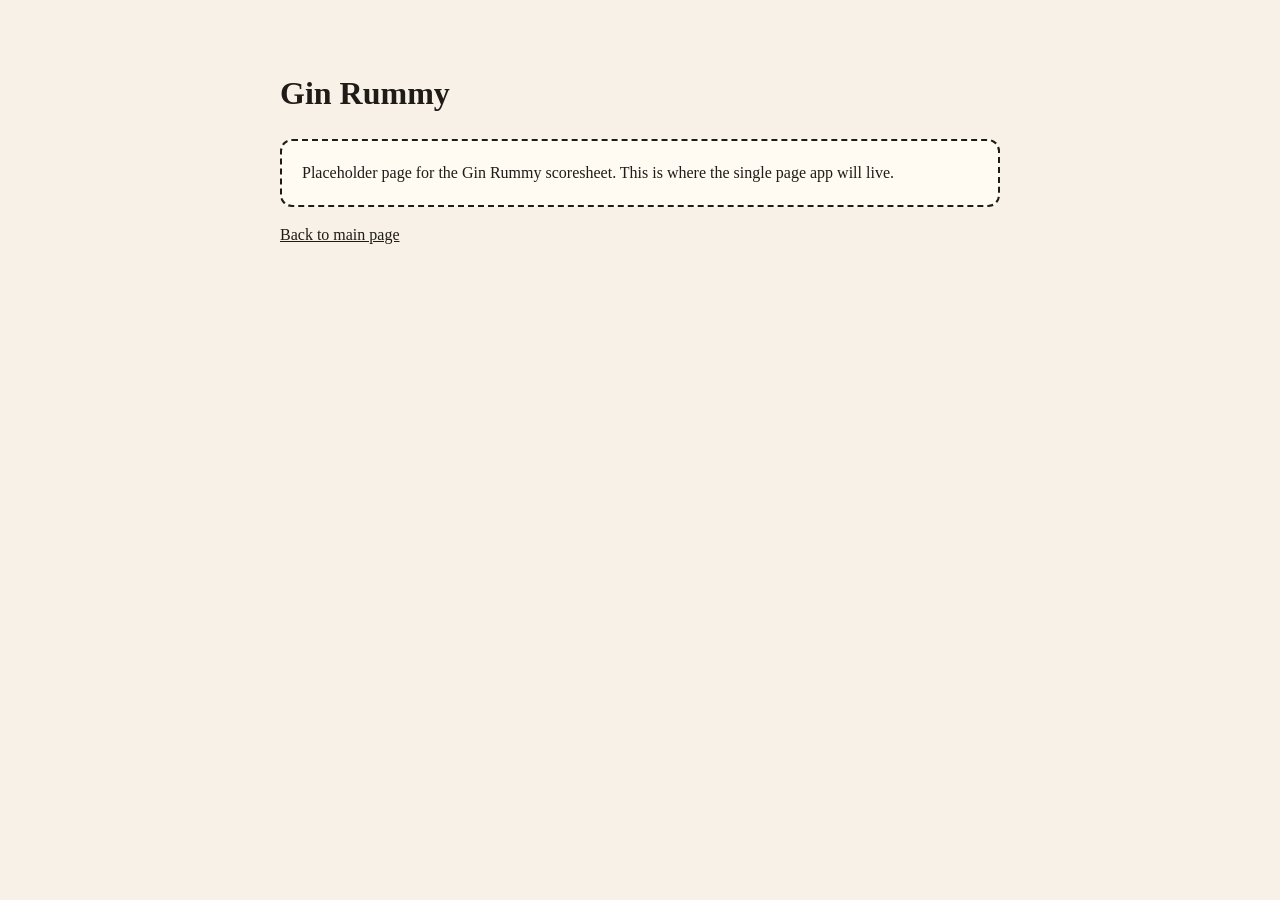
==== gin-rummy/index.html @ fecebcaa "Initial Page and placeholder for Gin Rummy." ====
<!doctype html>
<html lang="en">
  <head>
    <meta charset="utf-8" />
    <meta name="viewport" content="width=device-width, initial-scale=1" />
    <title>Gin Rummy | Card Scoresheet</title>
    <style>
      :root {
        color-scheme: light;
        font-family: "Georgia", "Times New Roman", serif;
        line-height: 1.5;
      }

      body {
        margin: 0;
        background: #f7f1e8;
        color: #1f1b16;
      }

      main {
        max-width: 720px;
        margin: 0 auto;
        padding: 48px 20px 64px;
      }

      .placeholder {
        border: 2px dashed #1f1b16;
        border-radius: 12px;
        padding: 20px;
        background: #fffaf2;
      }

      a {
        color: #1f1b16;
      }
    </style>
  </head>
  <body>
    <main>
      <h1>Gin Rummy</h1>
      <p class="placeholder">
        Placeholder page for the Gin Rummy scoresheet. This is where the single
        page app will live.
      </p>
      <p><a href="../index.html">Back to main page</a></p>
    </main>
  </body>
</html>
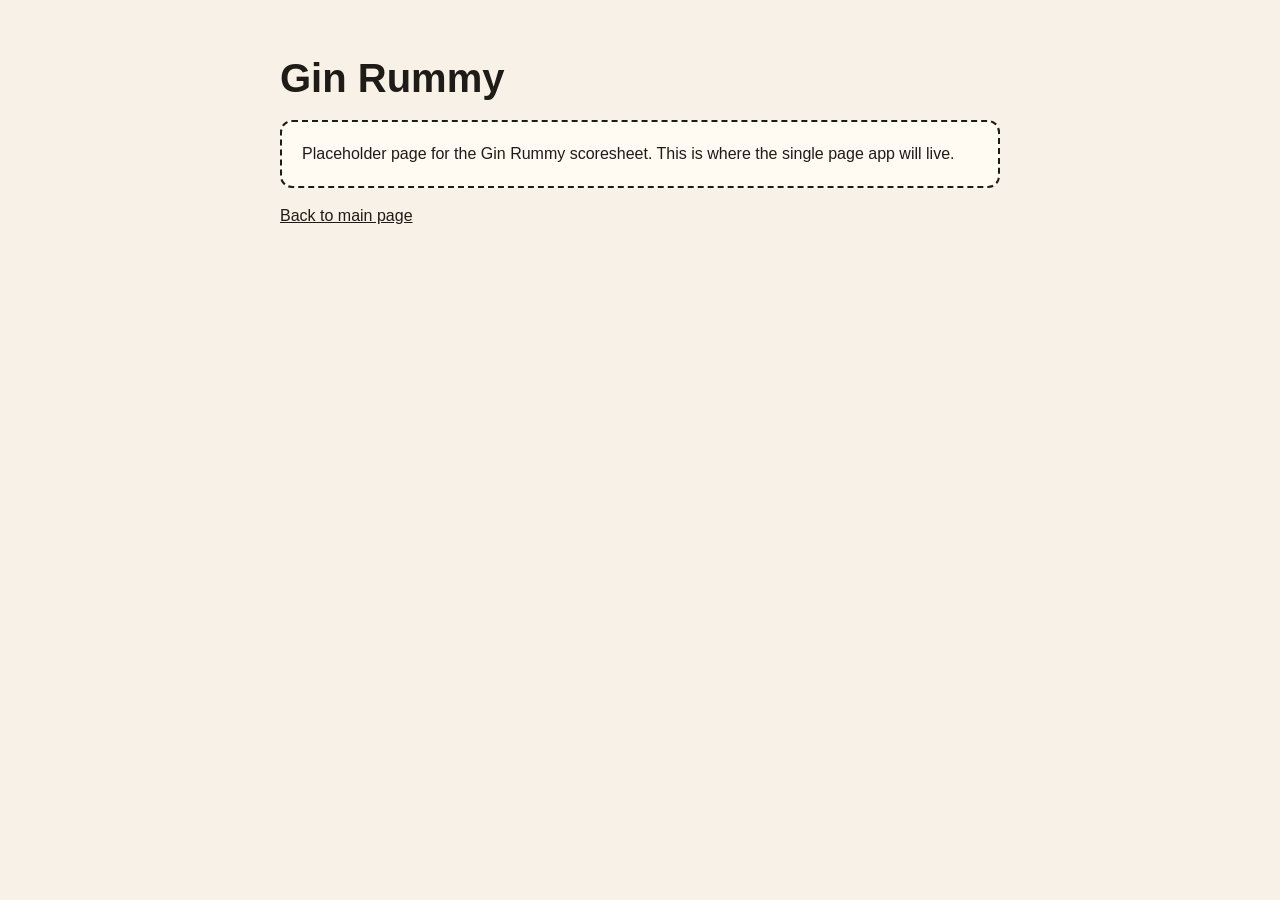
==== commit 99d28eee: "Broke CSS out into it's own stylesheet." ====
--- a/gin-rummy/index.html
+++ b/gin-rummy/index.html
@@ -4,36 +4,7 @@
     <meta charset="utf-8" />
     <meta name="viewport" content="width=device-width, initial-scale=1" />
     <title>Gin Rummy | Card Scoresheet</title>
-    <style>
-      :root {
-        color-scheme: light;
-        font-family: "Georgia", "Times New Roman", serif;
-        line-height: 1.5;
-      }
-
-      body {
-        margin: 0;
-        background: #f7f1e8;
-        color: #1f1b16;
-      }
-
-      main {
-        max-width: 720px;
-        margin: 0 auto;
-        padding: 48px 20px 64px;
-      }
-
-      .placeholder {
-        border: 2px dashed #1f1b16;
-        border-radius: 12px;
-        padding: 20px;
-        background: #fffaf2;
-      }
-
-      a {
-        color: #1f1b16;
-      }
-    </style>
+    <link rel="stylesheet" href="../styles/main.css" />
   </head>
   <body>
     <main>
--- a/styles/main.css
+++ b/styles/main.css
@@ -0,0 +1,69 @@
+:root {
+  color-scheme: light;
+  font-family: "Calibri", "Candara", "Segoe UI", "Trebuchet MS", sans-serif;
+  line-height: 1.5;
+}
+
+body {
+  margin: 0;
+  background: #f7f1e8;
+  color: #1f1b16;
+}
+
+main {
+  max-width: 720px;
+  margin: 0 auto;
+  padding: 48px 20px 64px;
+}
+
+header {
+  margin-bottom: 32px;
+}
+
+h1 {
+  font-size: 2.5rem;
+  margin: 0 0 12px;
+}
+
+p {
+  margin: 0 0 16px;
+}
+
+a {
+  color: #1f1b16;
+}
+
+.nav-card {
+  border: 2px solid #1f1b16;
+  border-radius: 12px;
+  padding: 20px;
+  background: #fffaf2;
+}
+
+.nav-card h2 {
+  margin: 0 0 12px;
+  font-size: 1.5rem;
+}
+
+.primary-button {
+  display: inline-block;
+  padding: 12px 18px;
+  border-radius: 999px;
+  border: 2px solid #1f1b16;
+  background: #f2c94c;
+  color: #1f1b16;
+  text-decoration: none;
+  font-weight: 600;
+}
+
+.primary-button:hover,
+.primary-button:focus {
+  background: #f8d66a;
+}
+
+.placeholder {
+  border: 2px dashed #1f1b16;
+  border-radius: 12px;
+  padding: 20px;
+  background: #fffaf2;
+}
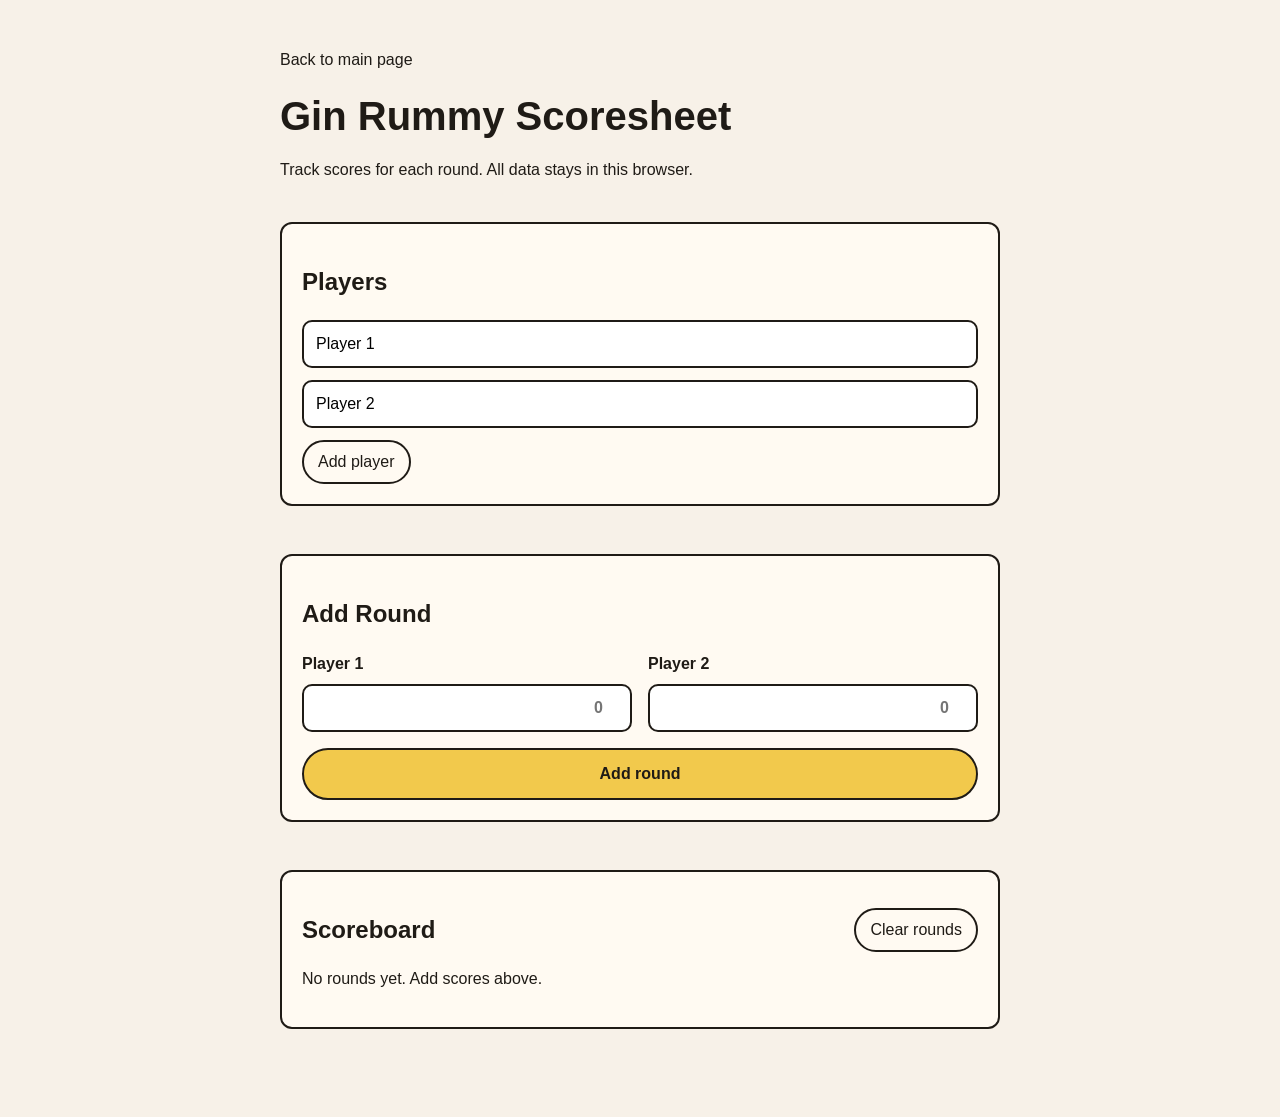
==== commit 558b5b07: "Basic Gin Rummy Round Tracking." ====
--- a/gin-rummy/index.html
+++ b/gin-rummy/index.html
@@ -8,12 +8,9 @@
   </head>
   <body>
     <main>
-      <h1>Gin Rummy</h1>
-      <p class="placeholder">
-        Placeholder page for the Gin Rummy scoresheet. This is where the single
-        page app will live.
-      </p>
-      <p><a href="../index.html">Back to main page</a></p>
+      <div id="app"></div>
     </main>
+    <script src="../mithril.js"></script>
+    <script src="./app.js"></script>
   </body>
 </html>
--- a/styles/main.css
+++ b/styles/main.css
@@ -14,6 +14,11 @@
   max-width: 720px;
   margin: 0 auto;
   padding: 48px 20px 64px;
+}
+
+button,
+input {
+  font: inherit;
 }
 
 header {
@@ -67,3 +72,119 @@
   padding: 20px;
   background: #fffaf2;
 }
+
+.secondary-button {
+  display: inline-flex;
+  align-items: center;
+  gap: 8px;
+  padding: 8px 14px;
+  border-radius: 999px;
+  border: 2px solid #1f1b16;
+  background: #fffaf2;
+  color: #1f1b16;
+  cursor: pointer;
+}
+
+.secondary-button:hover,
+.secondary-button:focus {
+  background: #f1e6d7;
+}
+
+.card {
+  border: 2px solid #1f1b16;
+  border-radius: 12px;
+  padding: 20px;
+  background: #fffaf2;
+  margin-bottom: 24px;
+}
+
+.stack {
+  display: grid;
+  gap: 24px;
+}
+
+.page-header h1 {
+  margin-top: 8px;
+}
+
+.back-link {
+  display: inline-block;
+  margin-bottom: 6px;
+  text-decoration: none;
+}
+
+.player-row {
+  display: flex;
+  flex-wrap: wrap;
+  gap: 12px;
+  margin-bottom: 12px;
+}
+
+.text-input {
+  flex: 1 1 200px;
+  padding: 10px 12px;
+  border: 2px solid #1f1b16;
+  border-radius: 10px;
+  background: #fff;
+}
+
+.round-form {
+  display: grid;
+  gap: 16px;
+}
+
+.round-grid {
+  display: grid;
+  gap: 16px;
+  grid-template-columns: repeat(auto-fit, minmax(160px, 1fr));
+}
+
+.score-field {
+  display: grid;
+  gap: 8px;
+  font-weight: 600;
+}
+
+.score-input {
+  padding: 10px 12px;
+  border: 2px solid #1f1b16;
+  border-radius: 10px;
+  background: #fff;
+  text-align: right;
+}
+
+.section-header {
+  display: flex;
+  flex-wrap: wrap;
+  align-items: center;
+  justify-content: space-between;
+  gap: 12px;
+}
+
+.table-wrap {
+  overflow-x: auto;
+  margin-top: 12px;
+}
+
+.score-table {
+  width: 100%;
+  border-collapse: collapse;
+  min-width: 420px;
+}
+
+.score-table th,
+.score-table td {
+  border-bottom: 2px solid #1f1b16;
+  padding: 10px 8px;
+  text-align: right;
+}
+
+.score-table th:first-child,
+.score-table td:first-child {
+  text-align: left;
+}
+
+.score-table tfoot td {
+  font-weight: 700;
+  border-top: 2px solid #1f1b16;
+}
